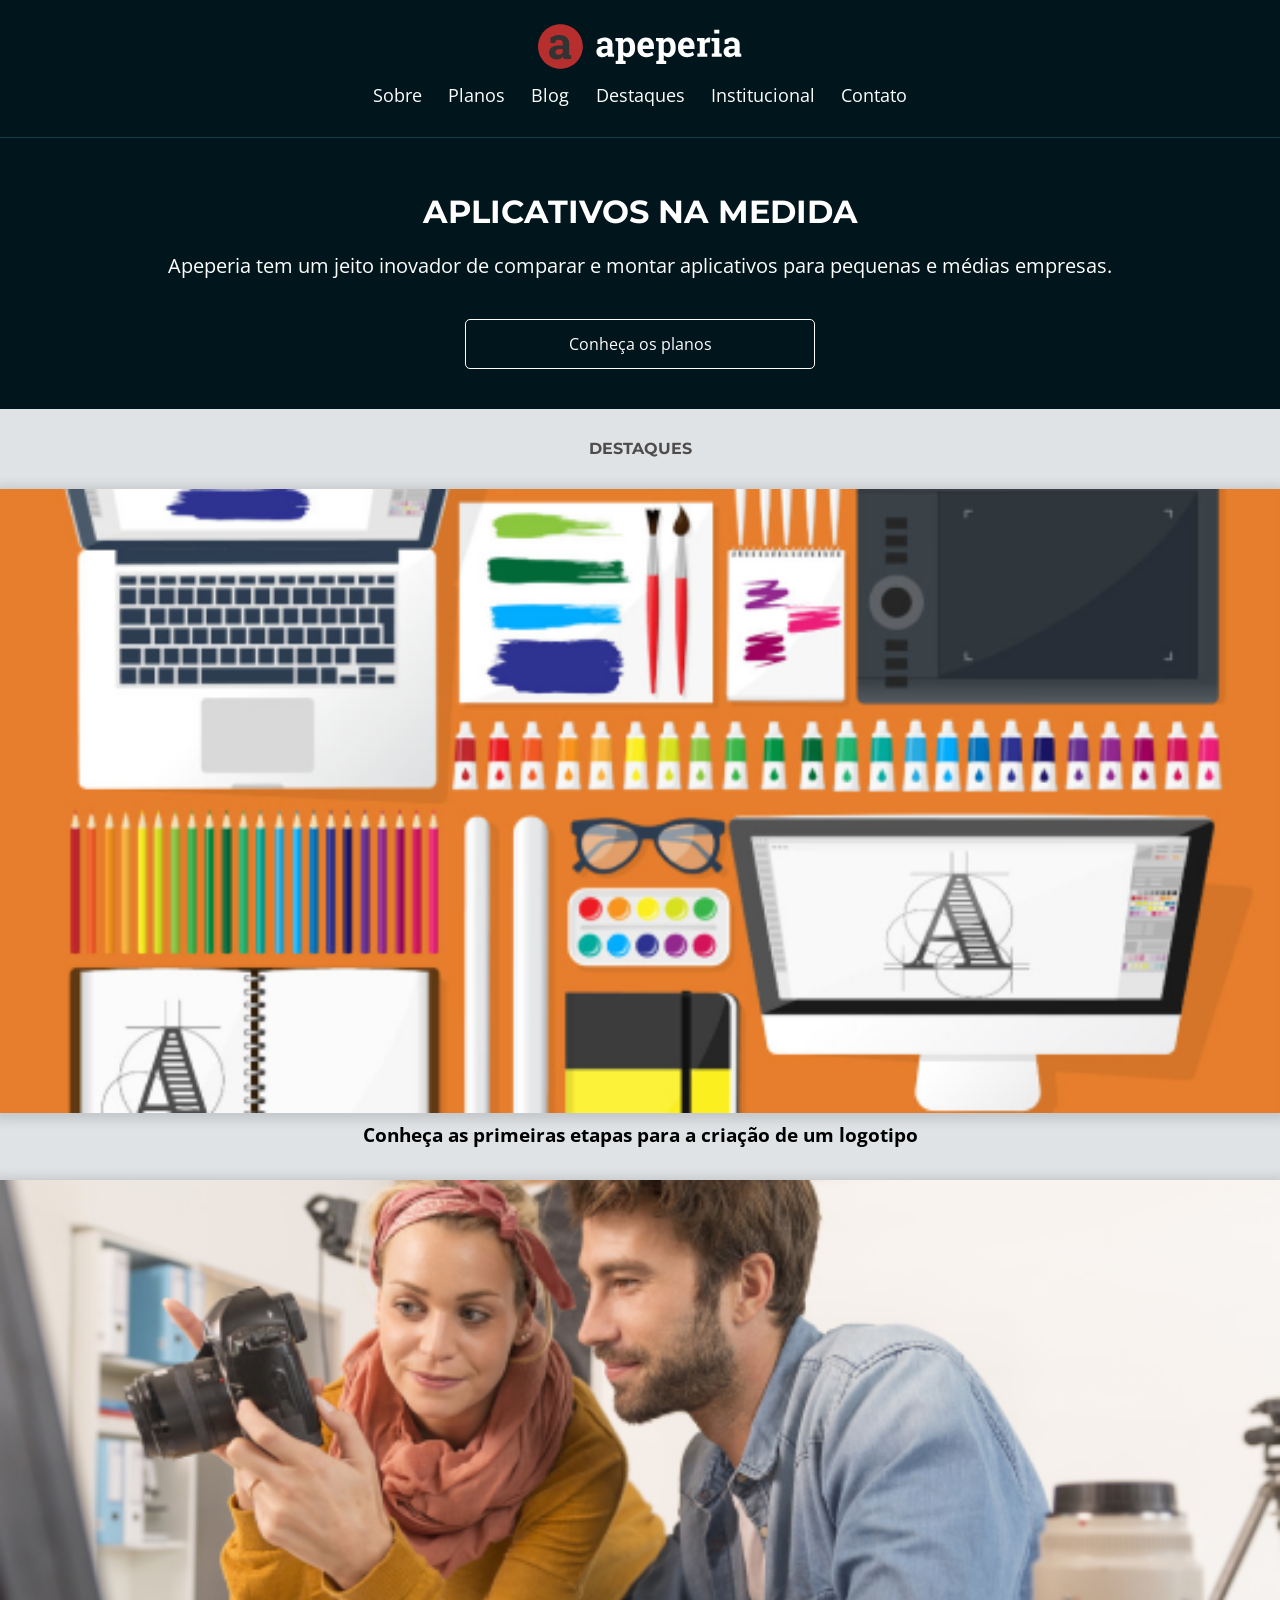
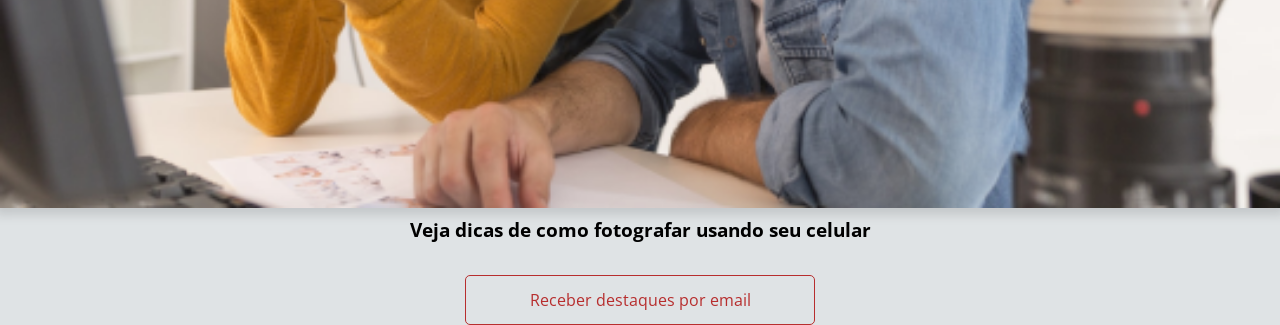
==== index.html @ b50f7e16 "add imagens, ajuste de estilo, add botao e ajuste de estilo" ====
<!DOCTYPE html>
<html lang="pt-br">
<head>
    <meta charset="UTF-8">
    <meta http-equiv="X-UA-Compatible" content="IE=edge">
    <meta name="viewport" content="width=device-width, initial-scale=1.0">
    <link rel="preconnect" href="https://fonts.googleapis.com">
    <link href="https://fonts.googleapis.com/css2?family=Montserrat:wght@300;400;700&family=Open+Sans:wght@300;400;700&display=swap" rel="stylesheet">
    <link rel="stylesheet" href="css/reset.css">
    <link rel="stylesheet" href="css/base.css">
    <link rel="stylesheet" href="css/cabecalho.css">
    <link rel="stylesheet" href="css/chamada.css">
    <link rel="stylesheet" href="css/destaques.css">
    <title>Home | Apeperia</title>
</head>
<body>
    <header class="cabecalho container">
        <img src="img/logo-apeperia.svg" alt="Logo da Apeperia" class="cabecalho__logo">
        <nav class="cabecalho__navegacao">
            <ul>
                <li class="cabecalho__link"><a href="#">Sobre</a></li>
                <li class="cabecalho__link"><a href="#">Planos</a></li>
                <li class="cabecalho__link"><a href="#">Blog</a></li>
                <li class="cabecalho__link"><a href="#">Destaques</a></li>
                <li class="cabecalho__link"><a href="#">Institucional</a></li>
                <li class="cabecalho__link"><a href="#">Contato</a></li>
            </ul>
        </nav>
    </header>
    <main>
        <section class="chamada container">
            <h1 class="chamada__titulo">Aplicativos Na Medida</h1>
            <p class="chamada__texto">Apeperia tem um jeito inovador de comparar e montar aplicativos para pequenas e médias empresas.</p>
            <a href="#" class="chamada__botao botao">Conheça os planos</a>
        </section>
        <section class="destaques container">
            <h2 class="destaques__titulo">Destaques</h2>
            <a href="#">
                <figure class="destaques__painel">
                    <img src="img/comecando-criar-logotipo.png" alt="Painel do post sobre criação de logotipo" class="destaques__painel-imagem">
                    <figcaption class="destaques__painel-texto">Conheça as primeiras etapas para a criação de um logotipo</figcaption>
                </figure>
            </a>
            <a href="#">
                <figure class="destaques__painel">
                    <img src="img/dicas-fotografia.png" alt="Painel do post sobre fotografia com celular" class="destaques__painel-imagem">
                    <figcaption class="destaques__painel-texto">Veja dicas de como fotografar usando seu celular</figcaption>
                </figure>
            </a>
            <a href="#" class="destaques__botao botao">Receber destaques por email</a></section>
    </main>
    
    
</body>
</html>
---- css/base.css ----
:root{
    /*Cores*/
    --branco: #FFF;
    --azul-claro: #DFE3E5;
    --vermelho-forte: #B72E2E;
    --cinza-escuro: #4F4C4C;
    --cinza-claro: #F7F4F4;
    --cinza-medio: #D9D9D9;
    
    --fonte-link: #0084FF;
    --fonte-cinza: #666;
    --borda-cabecalho-mobile: #103D4A;
    --bg-rodape: #333;
    --bg-chamada-mobile: #00161C;

    --planos-cartao-start: #56CCF2;
    --planos-cartao-ultra: #B04CD9;
    --planos-cartao-mega: #E33B3B;

    /*Fontes*/
    --montserrat: 'Montserrat', sans-serif;
}

body{
    font-family: 'Open Sans', sans-serif;
}

.container{
    padding-left: 6%;
    padding-right: 6%;
}

.botao{
    text-align: center;
    padding: 1rem 2rem;
    border: 1px solid var(--branco);
    border-radius: 5px;
    box-sizing: border-box;
    display: block;
    width: 100%;
    max-width: 350px;

}
---- css/cabecalho.css ----
.cabecalho {
    color: var(--branco);

    width: 100%;

    box-sizing: border-box;

    display: flex;
    flex-direction: column;
    align-items: center;

    padding-top: .75rem;
    padding-bottom: .75rem;

    border-bottom: 1px solid var(--borda-cabecalho-mobile);

    position: absolute;
}

.cabecalho__logo {
    margin-bottom: 1rem;
}

.cabecalho__navegacao {
    text-align: center;
}

.cabecalho__link {
    font-size: 1.1rem;

    display: inline-block;

    margin-right: .7rem;
    margin-bottom: 1.25rem;
    margin-left: .7rem;
}
---- css/chamada.css ----
.chamada  {
    display: flex;
    flex-direction: column;
    align-items: center;

    color: var(--branco);
    text-align: center;
    
    background-color: var(--bg-chamada-mobile);

    padding-top: 12.25rem;
    padding-bottom: 2.5rem;
}

.chamada__titulo {
    font-family: var(--montserrat);
    font-size: 2rem;
    font-weight: 700;
    text-transform: uppercase;

    margin-bottom: 1.5rem;
}

.chamada__texto {
    font-size: 1.25rem;
    line-height: normal;

    margin: 0 auto 2.5rem;
}

.chamada__botao {
    width: 100%;
}
---- css/destaques.css ----
.destaques{
    background: var(--azul-claro);
    padding-top: 2.5rem;
    padding-top: 2rem;
}

.destaques__titulo{
    color: var(--cinza-escuro);
    font-weight: 700;
    font-family: 1.5rem;
    font-family: var(--montserrat);
    text-align: center;
    text-transform: uppercase;
    margin-bottom: 2rem;
}

.destaques__painel{
    display: flex;
    flex-direction: column;
    align-items: center;
    margin-bottom: 2rem;
}

.destaques__painel-imagem{
    width: 100vw;
    box-shadow: 0 2px 10px 5px #00000020;
    margin-bottom: .5rem;
}

.destaques__painel-texto{
    font-weight: 700;
    font-size: 1.2rem;
    line-height: normal;
}

.destaques__botao{
    color: var(--vermelho-forte);
    border-color: var(--vermelho-forte);
    margin: 0 auto;
}
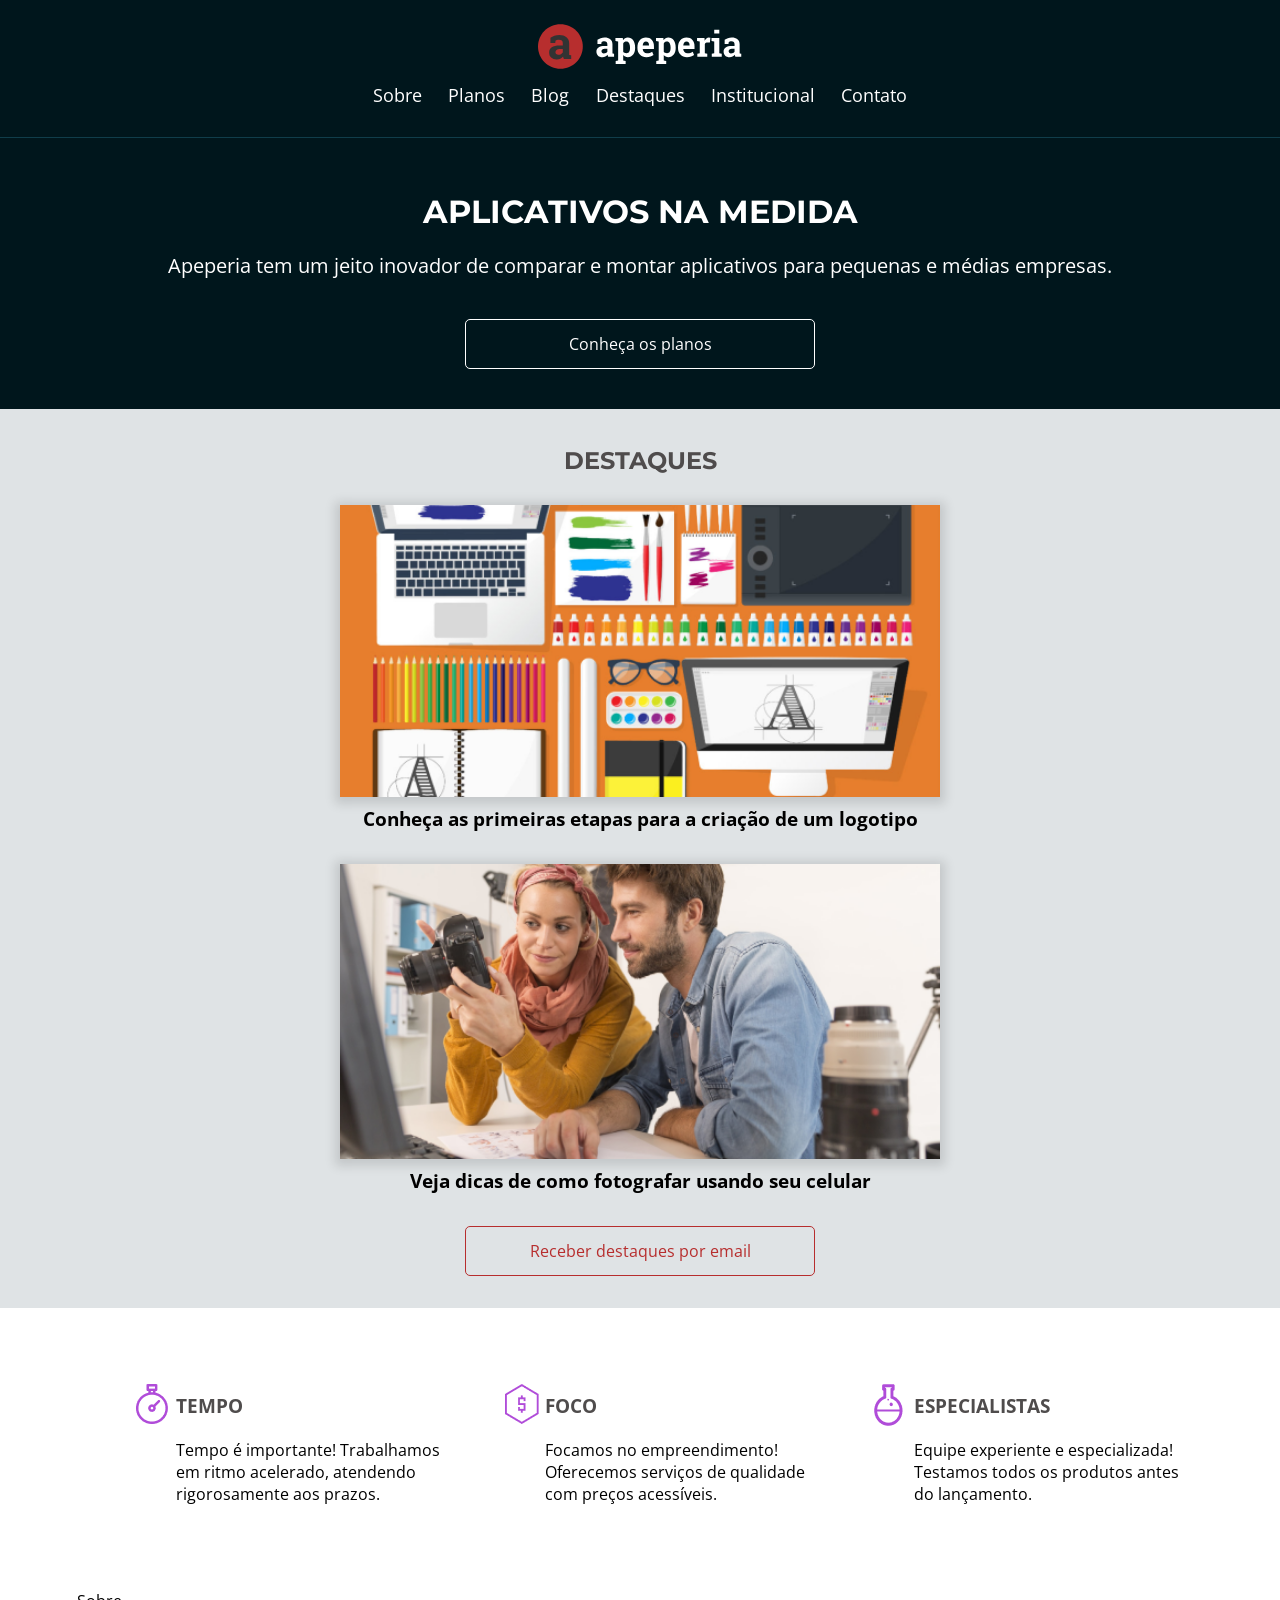
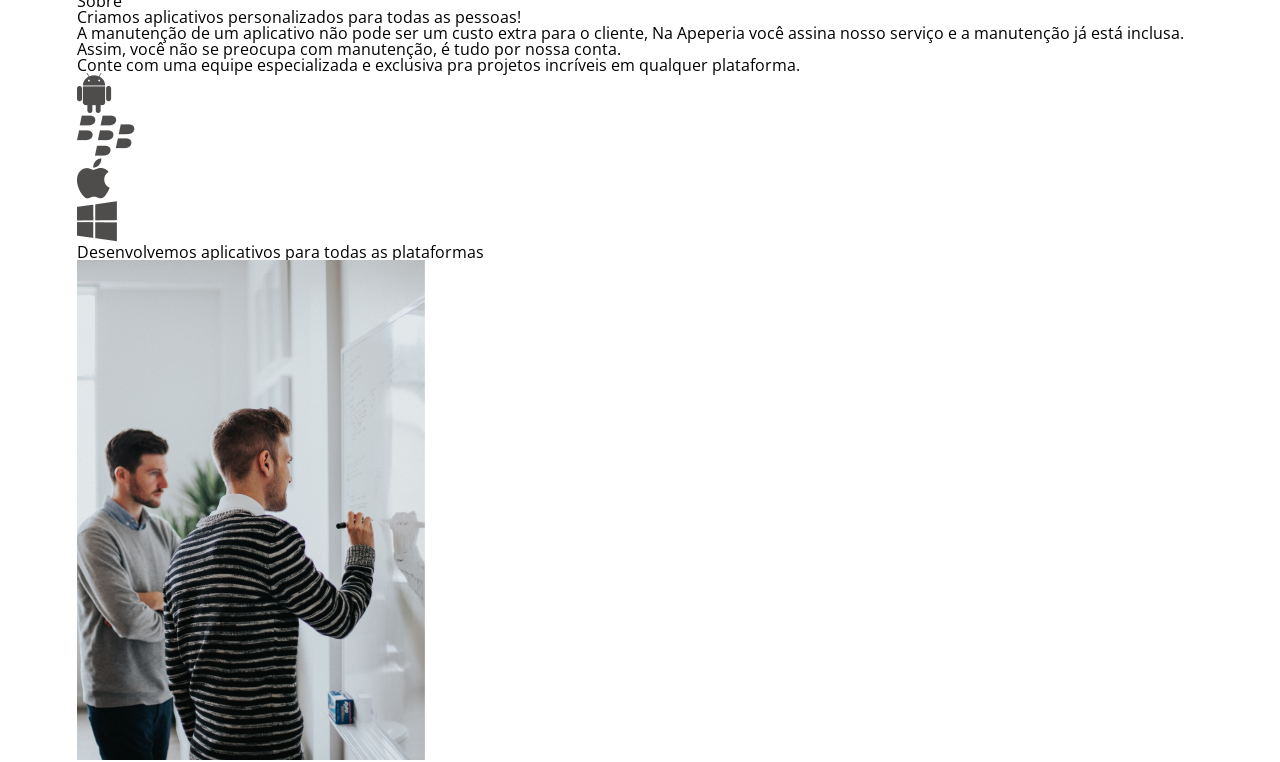
==== commit 2db7ddc0: "add diferencias.css and sobre.css file. Add icons for diferenciais" ====
--- a/index.html
+++ b/index.html
@@ -11,6 +11,8 @@
     <link rel="stylesheet" href="css/cabecalho.css">
     <link rel="stylesheet" href="css/chamada.css">
     <link rel="stylesheet" href="css/destaques.css">
+    <link rel="stylesheet" href="css/diferenciais.css">
+    <link rel="stylesheet" href="css/sobre.css">
     <title>Home | Apeperia</title>
 </head>
 <body>
@@ -28,11 +30,14 @@
         </nav>
     </header>
     <main>
+        <!--Chamada-->
         <section class="chamada container">
             <h1 class="chamada__titulo">Aplicativos Na Medida</h1>
             <p class="chamada__texto">Apeperia tem um jeito inovador de comparar e montar aplicativos para pequenas e médias empresas.</p>
             <a href="#" class="chamada__botao botao">Conheça os planos</a>
         </section>
+        <!--Fim Chamada-->
+        <!--Destaques-->
         <section class="destaques container">
             <h2 class="destaques__titulo">Destaques</h2>
             <a href="#">
@@ -47,9 +52,49 @@
                     <figcaption class="destaques__painel-texto">Veja dicas de como fotografar usando seu celular</figcaption>
                 </figure>
             </a>
-            <a href="#" class="destaques__botao botao">Receber destaques por email</a></section>
-    </main>
-    
-    
+            <a href="#" class="destaques__botao botao">Receber destaques por email</a>
+        </section>
+        <!--Fim Destaques-->
+        <!--Diferenciais-->
+        <section class="diferenciais container">
+            <ul class="diferenciais__lista">
+                <li class="diferenciais__item diferenciais__item--tempo">
+                    <h2 class="item__titulo">Tempo</h2>
+                    <p class="item__texto">Tempo é importante! Trabalhamos em ritmo acelerado, atendendo rigorosamente aos prazos.</p>
+                </li>
+                <li class="diferenciais__item diferenciais__item--foco">
+                    <h2 class="item__titulo">Foco</h2>
+                    <p class="item__texto">Focamos no empreendimento! Oferecemos serviços de qualidade com preços acessíveis.</p>
+                </li>
+                <li class="diferenciais__item diferenciais__item--especialistas">
+                    <h2 class="item__titulo">Especialistas</h2>
+                    <p class="item__texto">Equipe experiente e especializada! Testamos todos os produtos antes do lançamento.</p>
+                </li>
+            </ul>
+        </section>
+        <!--Fim Diferenciais-->
+        <!--Sobre-->
+        <section class="sobre container">
+            <div class="sobre__conteudo">
+                <h2 class="sobre__titulo">Sobre</h2>
+                <p class="sobre__texto">Criamos aplicativos personalizados para <strong class="sobre__texto--destaque">todas as pessoas</strong>!</p>
+                <p class="sobre__texto">
+                    A manutenção de um aplicativo não pode ser um custo extra para o cliente, Na Apeperia você assina nosso serviço e a manutenção já está inclusa. Assim, você não se preocupa com manutenção, é tudo por nossa conta.
+                </p>
+                <p class="sobre__texto sobre__texto--destaque sobre__texto--divisao">
+                    Conte com uma equipe especializada e exclusiva pra projetos incríveis em qualquer plataforma.
+                </p>
+                <ul class="sobre__plataformas">
+                    <li><img src="img/android.png" alt="Ícone do Android"></li>
+                    <li><img src="img/blackberry.png" alt="Ícone da Blackberry"></li>
+                    <li><img src="img/apple.png" alt="Ícone da Apple"></li>
+                    <li><img src="img/windowsphone.png" alt="Ícone da Microsoft"></li>
+                </ul>
+                <p class="sobre__texto">Desenvolvemos aplicativos para todas as plataformas</p>
+            </div>
+            <img src="img/sobre-apeperia.png" alt="Sobre a Apeperia" class="sobre__imagem">
+        </section>
+        <!--Fim Sobre-->
+    </main> 
 </body>
 </html>
--- a/css/destaques.css
+++ b/css/destaques.css
@@ -1,13 +1,13 @@
 .destaques{
     background: var(--azul-claro);
     padding-top: 2.5rem;
-    padding-top: 2rem;
+    padding-bottom: 2rem;
 }
 
 .destaques__titulo{
     color: var(--cinza-escuro);
     font-weight: 700;
-    font-family: 1.5rem;
+    font-size: 1.5rem;
     font-family: var(--montserrat);
     text-align: center;
     text-transform: uppercase;
@@ -23,6 +23,7 @@
 
 .destaques__painel-imagem{
     width: 100vw;
+    max-width: 600px;
     box-shadow: 0 2px 10px 5px #00000020;
     margin-bottom: .5rem;
 }
--- a/css/diferenciais.css
+++ b/css/diferenciais.css
@@ -0,0 +1,41 @@
+.diferenciais {
+    padding-top: 3.5rem;
+    padding-bottom: 3.5rem;
+}
+
+.diferenciais__lista {
+    display: flex;
+    flex-wrap: wrap;
+    justify-content: space-evenly;
+}
+
+.diferenciais__item {
+    max-width: 350px;
+
+    box-sizing: border-box;
+    background-repeat: no-repeat;
+    background-position: top 1.25rem left 2.5rem;
+    padding: 2rem 0 2rem 5rem;
+}
+.diferenciais__item--tempo{
+    background-image: url(../img/icone-relogio.png);
+}
+.diferenciais__item--foco{
+    background-image: url(../img/icone-dinheiro.png);
+}
+.diferenciais__item--especialistas{
+    background-image: url(../img/icone-quimica.png);
+}
+
+.item__titulo {
+    color: var(--cinza-escuro);
+    font-weight: 700;
+    font-size: 1.2rem;
+    text-transform: uppercase;
+
+    margin-bottom: 1.5rem;
+}
+
+.item__texto {
+    line-height: normal;
+}
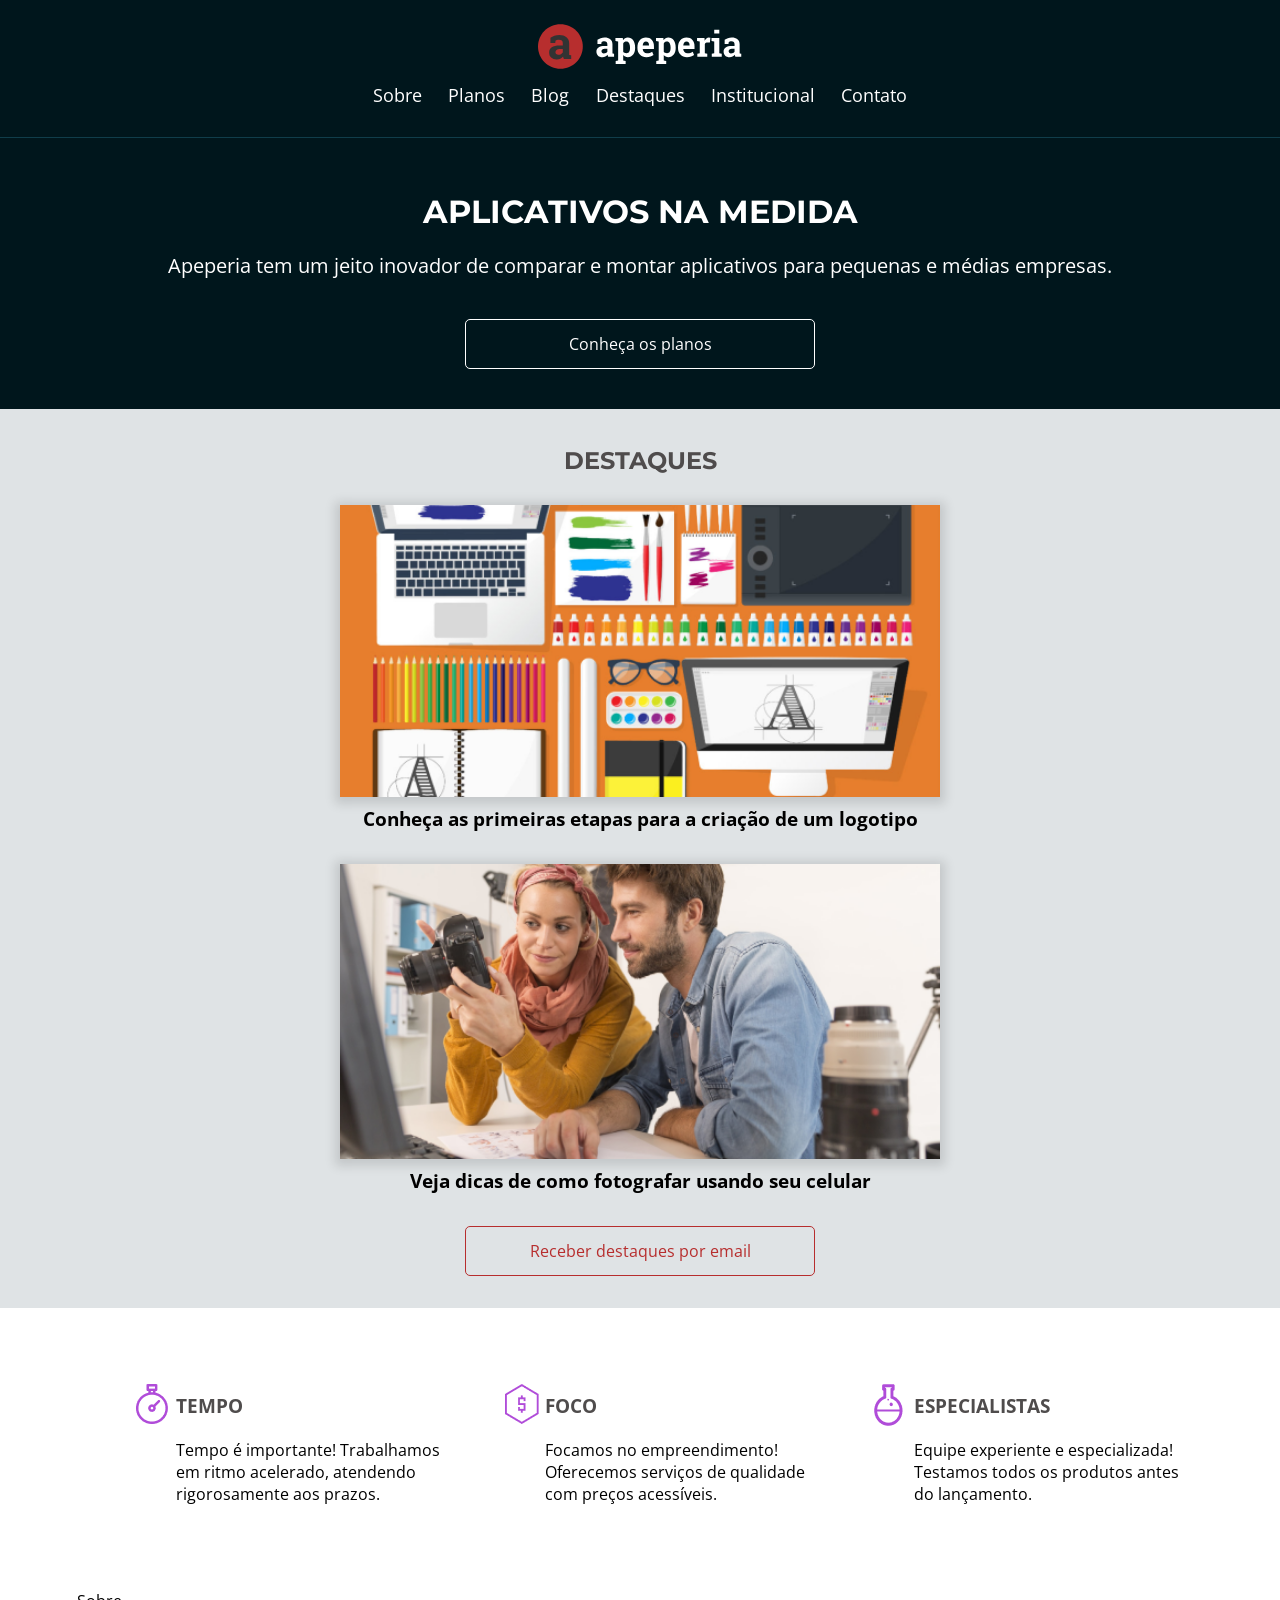
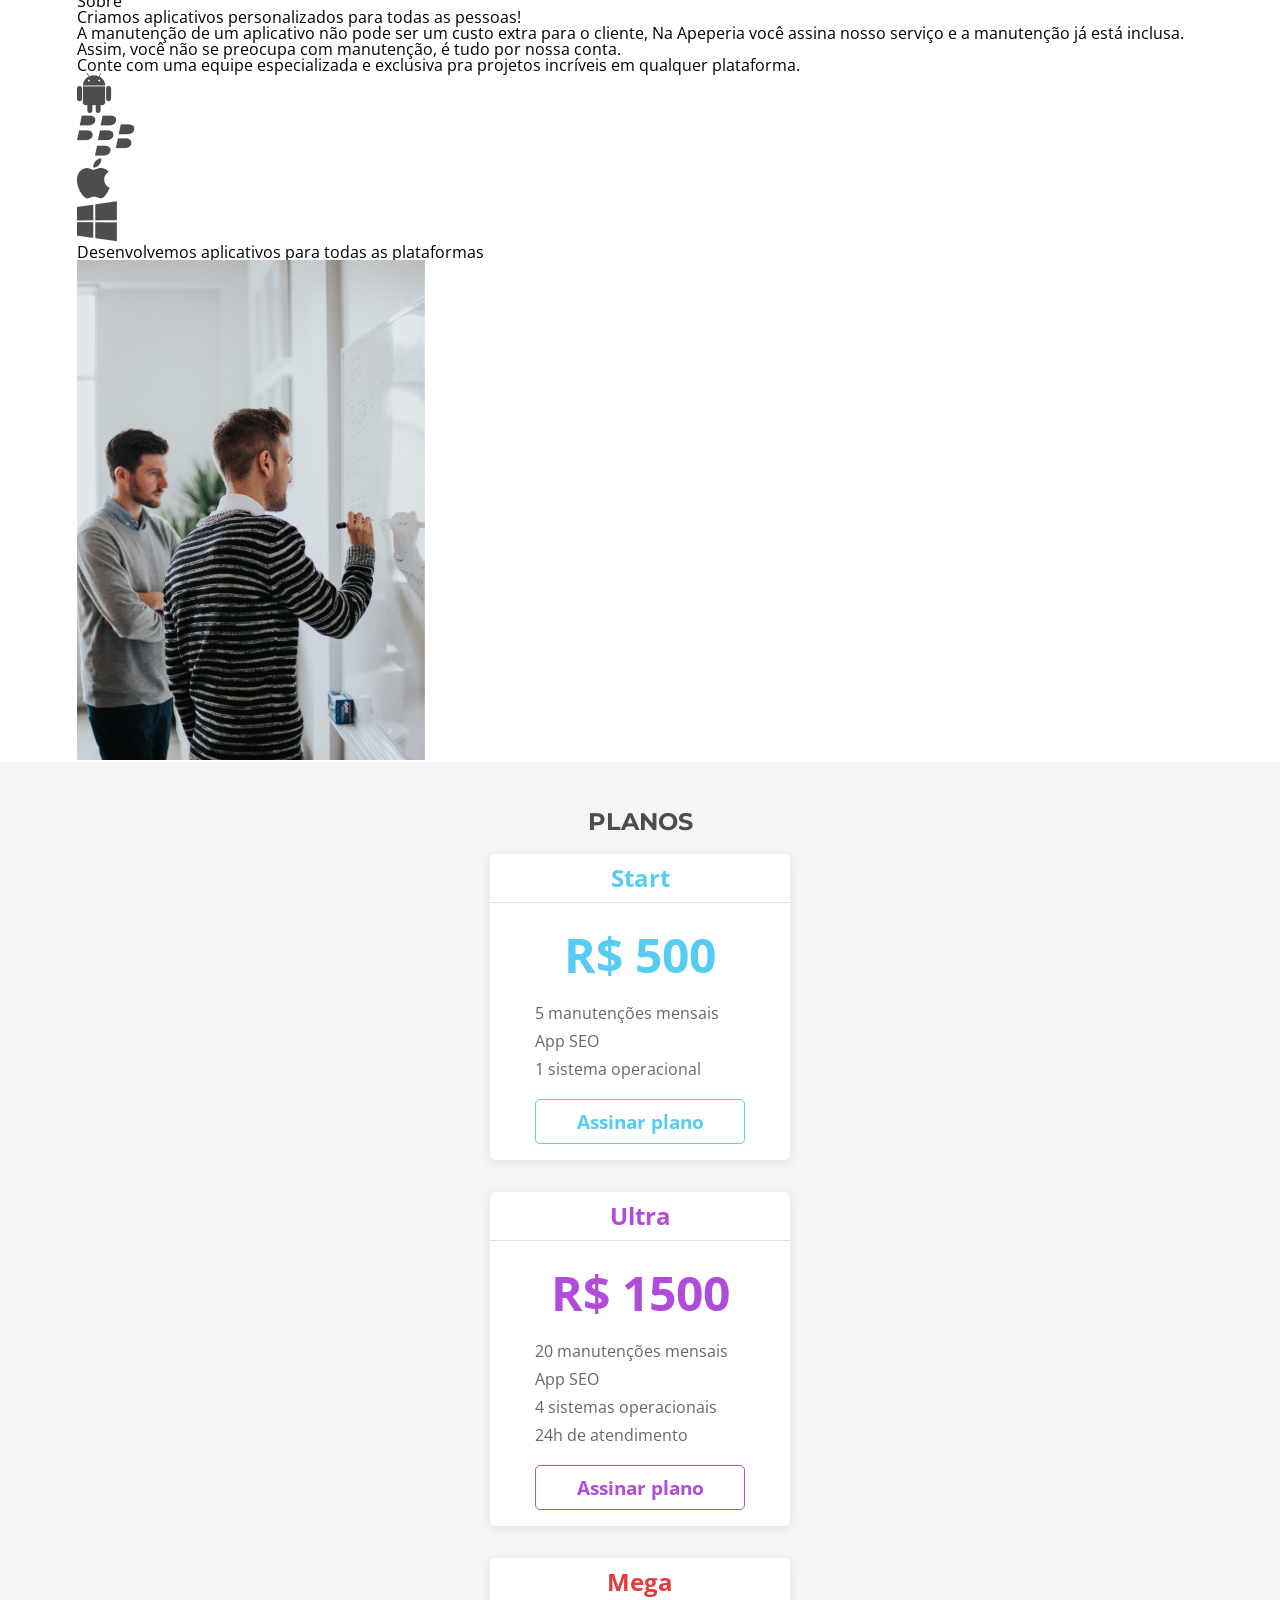
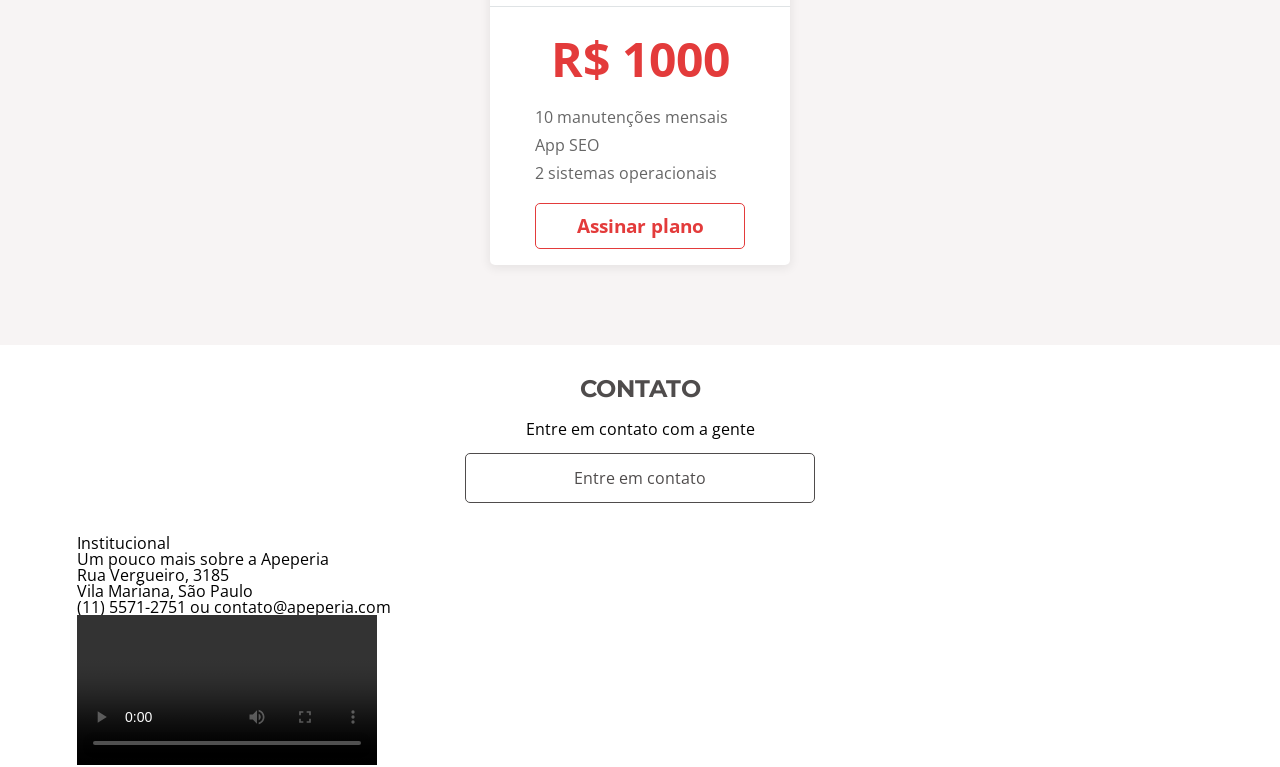
==== commit d3c8b40b: "add contato.css, institucioanl.css files, and add video" ====
--- a/index.html
+++ b/index.html
@@ -13,6 +13,9 @@
     <link rel="stylesheet" href="css/destaques.css">
     <link rel="stylesheet" href="css/diferenciais.css">
     <link rel="stylesheet" href="css/sobre.css">
+    <link rel="stylesheet" href="css/planos.css">
+    <link rel="stylesheet" href="css/contato.css">
+    <link rel="stylesheet" href="css/institucional.css">
     <title>Home | Apeperia</title>
 </head>
 <body>
@@ -95,6 +98,65 @@
             <img src="img/sobre-apeperia.png" alt="Sobre a Apeperia" class="sobre__imagem">
         </section>
         <!--Fim Sobre-->
+        <!--Planos-->
+        <section class="planos container">
+            <h2 class="planos__titulo">Planos</h2>
+            <ul class="planos__cartoes">
+                <li class="cartao cartao--start">
+                    <h3 class="cartao__titulo">Start</h3>
+                    <article class="cartao__conteudo">
+                        <p class="cartao__preco"><em>R$ 500</em></p>
+                        <p class="cartao__texto">5 manutenções mensais</p>
+                        <p class="cartao__texto">App SEO</p>
+                        <p class="cartao__texto">1 sistema operacional</p>
+                        <a href="plano.html" class="cartao__botao cartao__botao--start botao">Assinar plano</a>
+                    </article>
+                </li>
+                <li class="cartao cartao--ultra">
+                    <h3 class="cartao__titulo">Ultra</h3>
+                    <article class="cartao__conteudo">
+                        <p class="cartao__preco"><em>R$ 1500</em></p>
+                        <p class="cartao__texto">20 manutenções mensais</p>
+                        <p class="cartao__texto">App SEO</p>
+                        <p class="cartao__texto">4 sistemas operacionais</p>
+                        <p class="cartao__texto">24h de atendimento</p>
+                        <a href="" class="cartao__botao cartao__botao--ultra botao">Assinar plano</a>
+                    </article>
+                </li>
+                <li class="cartao cartao--mega">
+                    <h3 class="cartao__titulo">Mega</h3>
+                    <p class="cartao__preco"><em>R$ 1000</em></p>
+                    <article class="cartao__conteudo">
+                        <p class="cartao__texto">10 manutenções mensais</p>
+                        <p class="cartao__texto">App SEO</p>
+                        <p class="cartao__texto">2 sistemas operacionais</p>
+                        <a href="" class="cartao__botao cartao__botao--mega botao">Assinar plano</a>
+                    </article>
+                </li>
+            </ul>
+        </section>
+        <!--Fim Planos-->
+        <!--Contato-->
+        <section class="contato container">
+            <h2 class="contato__titulo">Contato</h2>
+            <p>Entre em contato com a gente</p>
+            <a href="contato.html" class="contato__botao botao">Entre em contato</a>
+        </section>
+        <!--Fim Contato-->
+        <!--Institucional-->
+        <section class="institucional container">
+            <h2 class="institucional__titulo">Institucional</h2>
+            <p class="institucional__descricao">Um pouco mais sobre a Apeperia</p>
+            <address class="institucional__endereco">
+                Rua Vergueiro, 3185<br>
+                Vila Mariana, São Paulo
+                <article class="institucional__contato">
+                    <p><a href="tel:++551155712751" class="institucional__contato-telefone">(11) 5571-2751</a> ou <a href="mailto:contato@apeperia.com" class="institucional__contato-email">contato@apeperia.com</a></p>
+                </article>
+            </address>
+            <video src="img/formacao-java.mp4" class="institucional__video" controls></video>
+        </section>
+        <!--Fim Institucional-->
     </main> 
 </body>
 </html>
--- a/css/planos.css
+++ b/css/planos.css
@@ -0,0 +1,106 @@
+.planos {
+    background-color: var(--cinza-claro);
+    
+    padding-top: 3rem;
+    padding-bottom: 3rem;
+}
+
+.planos__titulo {
+    color: var(--cinza-escuro);
+    font-weight: 700;
+    font-size: 1.5rem;
+    font-family: var(--montserrat);
+    text-transform: uppercase;
+    text-align: center;
+
+    margin-bottom: 1.25rem;
+}
+
+.planos__cartoes {
+    display: flex;
+    flex-direction: column;
+    align-items: center;
+}
+
+.cartao {
+    display: flex;
+    flex-direction: column;
+
+    background-color: var(--branco);
+
+    width: 100%;
+    max-width: 300px;
+
+    margin-bottom: 2rem;
+
+    border-radius: 5px;
+    box-shadow: 0 2px 10px 2px #00000010;
+}
+
+.cartao__titulo {
+    font-weight: 700;
+    font-size: 1.5rem;
+    text-align: center;
+
+    padding: .75rem 0;
+
+    margin-bottom: .5rem;
+
+    border-bottom: 1px solid var(--azul-claro);
+}
+
+.cartao__conteudo {
+    padding: 0 15%;
+}
+
+.cartao__preco {
+    font-weight: 700;
+    font-size: 3rem;
+    text-align: center;
+
+    margin-top: 1.25rem;
+    margin-bottom: 1.25rem;
+}
+
+.cartao__texto {
+    color: var(--fonte-cinza);
+    line-height: 28px;
+}
+
+.cartao__botao {
+    font-size: 1.2rem;
+    font-weight: 700;
+
+    width: 100%;
+
+    align-self: center;
+
+    padding: .75rem 2rem;
+
+    margin-top: 1rem;
+    margin-bottom: 1rem;
+}
+
+.cartao--start {
+    color: var(--planos-cartao-start);
+}
+
+.cartao--ultra {
+    color: var(--planos-cartao-ultra);
+}
+
+.cartao--mega {
+    color: var(--planos-cartao-mega);
+}
+
+.cartao__botao--start {
+    border-color: var(--planos-cartao-start);
+}
+
+.cartao__botao--ultra {
+    border-color: var(--planos-cartao-ultra);
+}
+
+.cartao__botao--mega {
+    border-color: var(--planos-cartao-mega);
+}
--- a/css/contato.css
+++ b/css/contato.css
@@ -0,0 +1,29 @@
+.contato {
+    display: flex;
+    flex-direction: column;
+    align-items: center;
+
+    text-align: center;
+
+    padding-top: 2rem;
+    padding-bottom: 2rem;
+}
+
+.contato__titulo {
+    color: var(--cinza-escuro);
+    font-weight: 700;
+    font-size: 1.5rem;
+    font-family: var(--montserrat);
+    text-transform: uppercase;
+    text-align: center;
+
+    margin-bottom: 1.25rem;
+}
+
+.contato__botao {
+    color: var(--cinza-escuro);
+
+    border-color: var(--cinza-escuro);
+
+    margin-top: 1rem;
+}
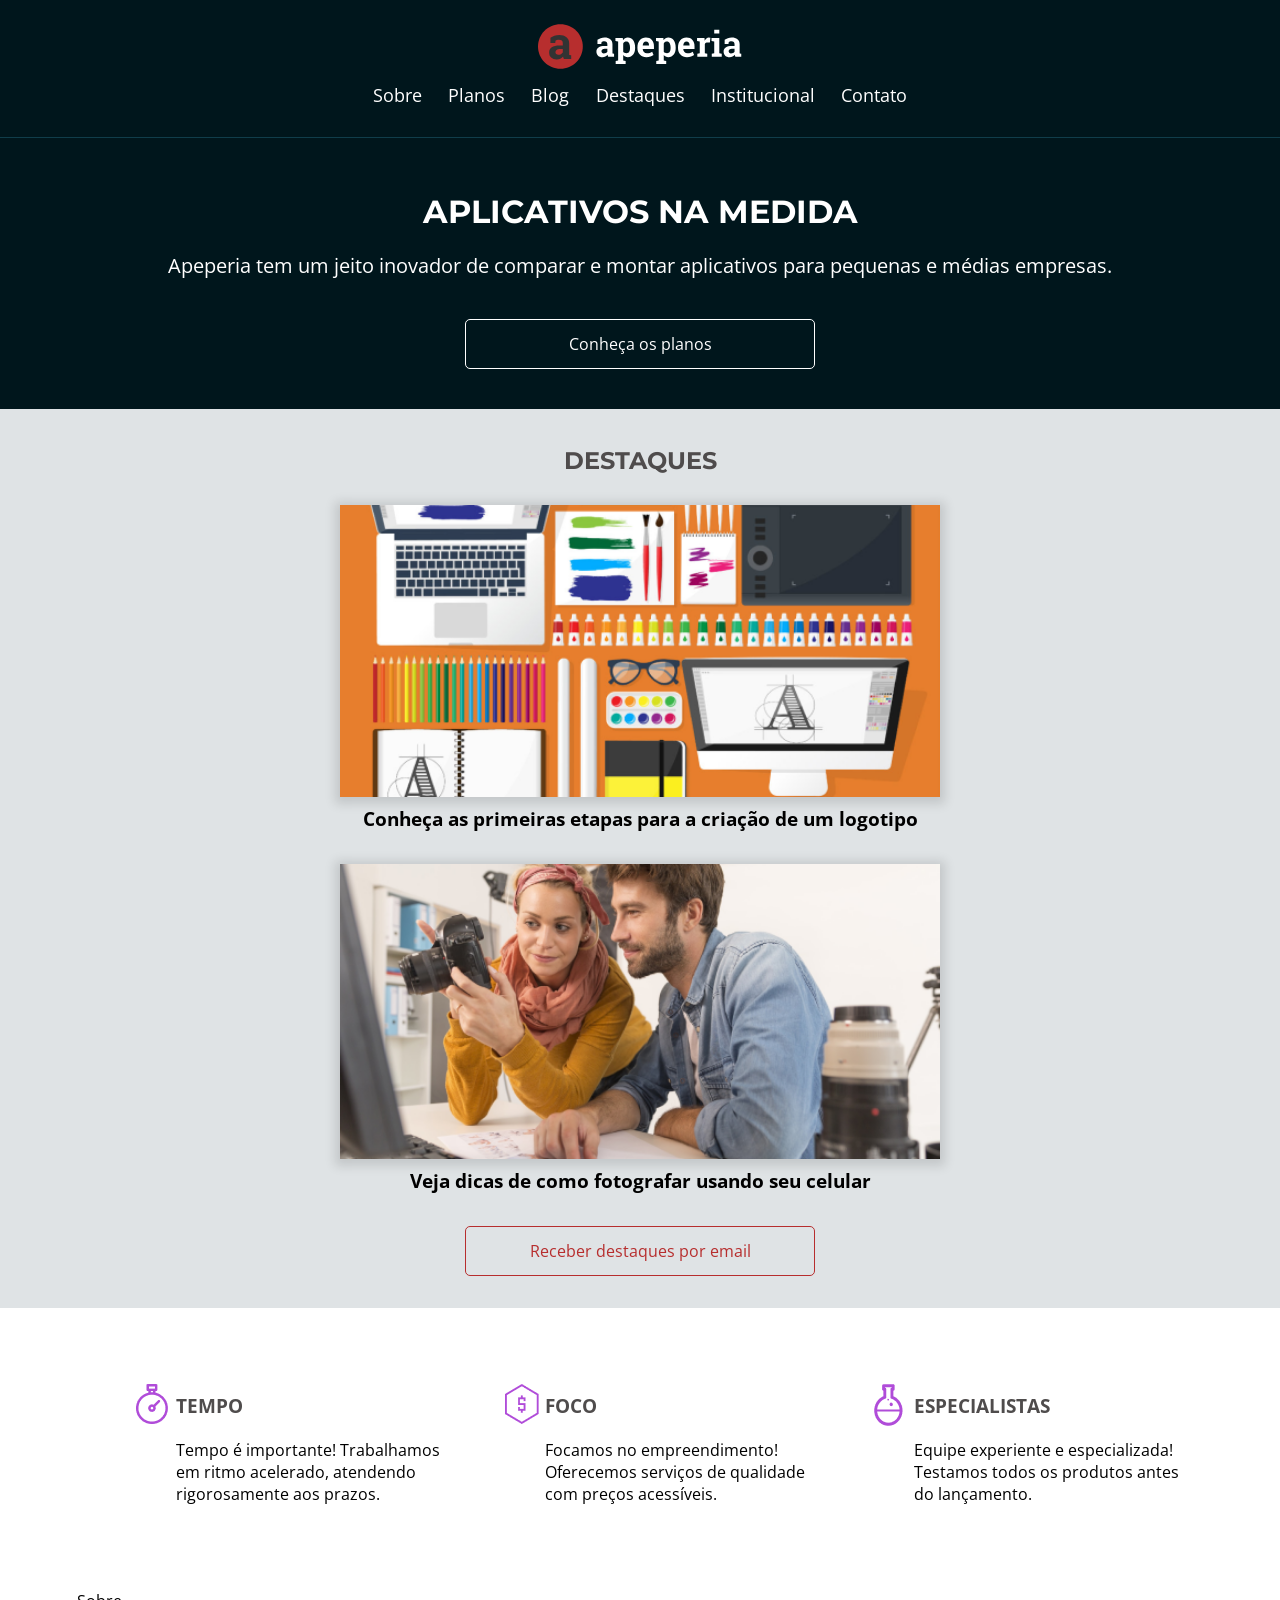
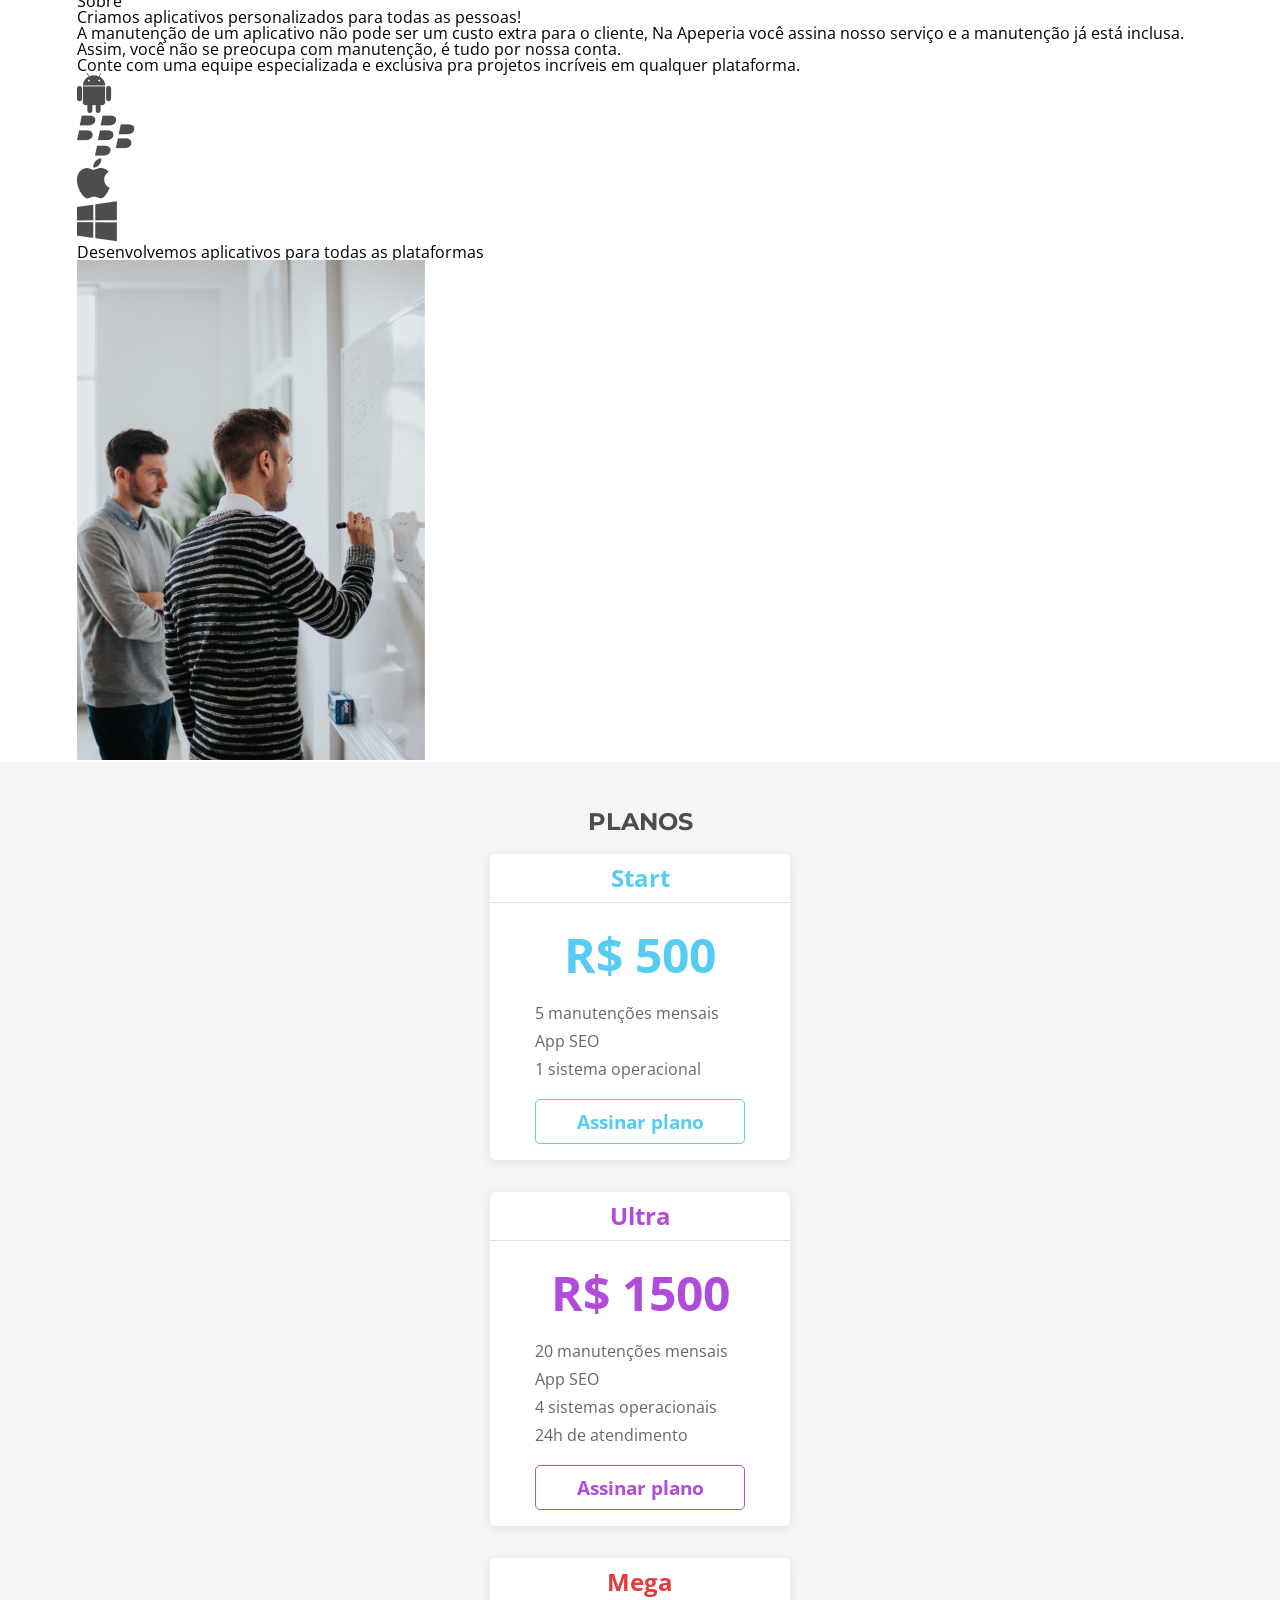
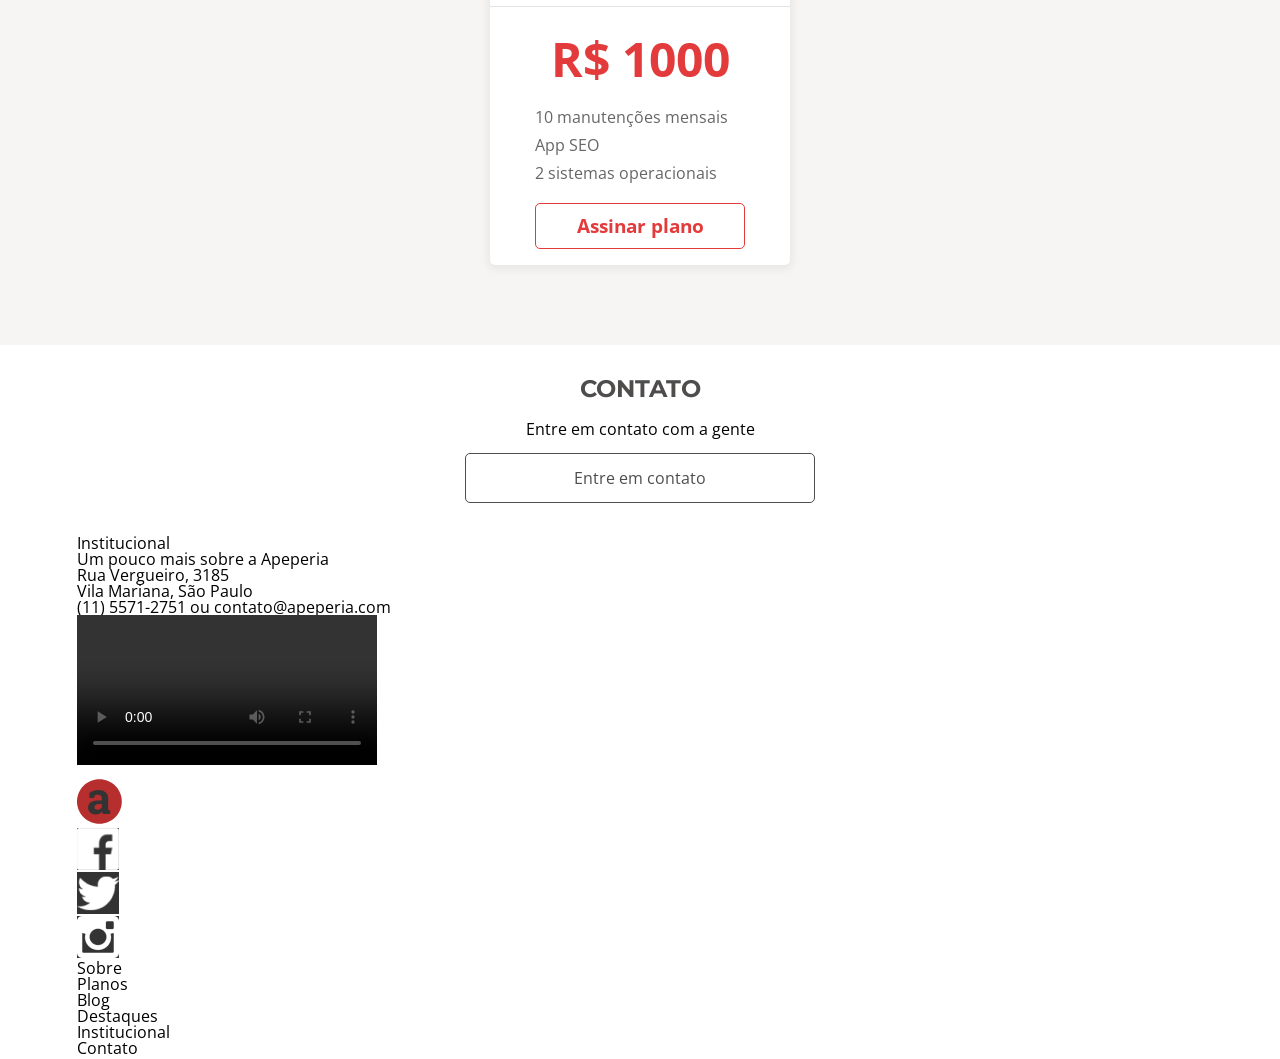
==== commit 22b2fcfd: "add footer" ====
--- a/index.html
+++ b/index.html
@@ -16,6 +16,7 @@
     <link rel="stylesheet" href="css/planos.css">
     <link rel="stylesheet" href="css/contato.css">
     <link rel="stylesheet" href="css/institucional.css">
+    <link rel="stylesheet" href="css/rodape.css">
     <title>Home | Apeperia</title>
 </head>
 <body>
@@ -157,6 +158,24 @@
             <video src="img/formacao-java.mp4" class="institucional__video" controls></video>
         </section>
         <!--Fim Institucional-->
-    </main> 
+    </main>
+    <footer class="rodape container">
+        <img src="img/logo-apeperia.svg" alt="Logo da Apeperia" class="rodape__logo">
+        <ul class="rodape__social">
+            <li><a href="#" class="rodape__midia"><img src="img/facebook.png" alt="Ícone do Facebook"></a></li>
+            <li><a href="#" class="rodape__midia"><img src="img/twitter.png" alt="Ícone do Twitter"></a></li>
+            <li><a href="#" class="rodape__midia"><img src="img/instagram.png" alt="Ícone do Instagram"></a></li>
+        </ul>
+        <nav>
+            <ul class="rodape__navegacao">
+                <li class="rodape__link"><a href="#">Sobre</a></li>
+                <li class="rodape__link"><a href="#">Planos</a></li>
+                <li class="rodape__link"><a href="#">Blog</a></li>
+                <li class="rodape__link"><a href="#">Destaques</a></li>
+                <li class="rodape__link"><a href="#">Institucional</a></li>
+                <li class="rodape__link"><a href="#">Contato</a></li>
+            </ul>
+        </nav>
+    </footer>
 </body>
 </html>
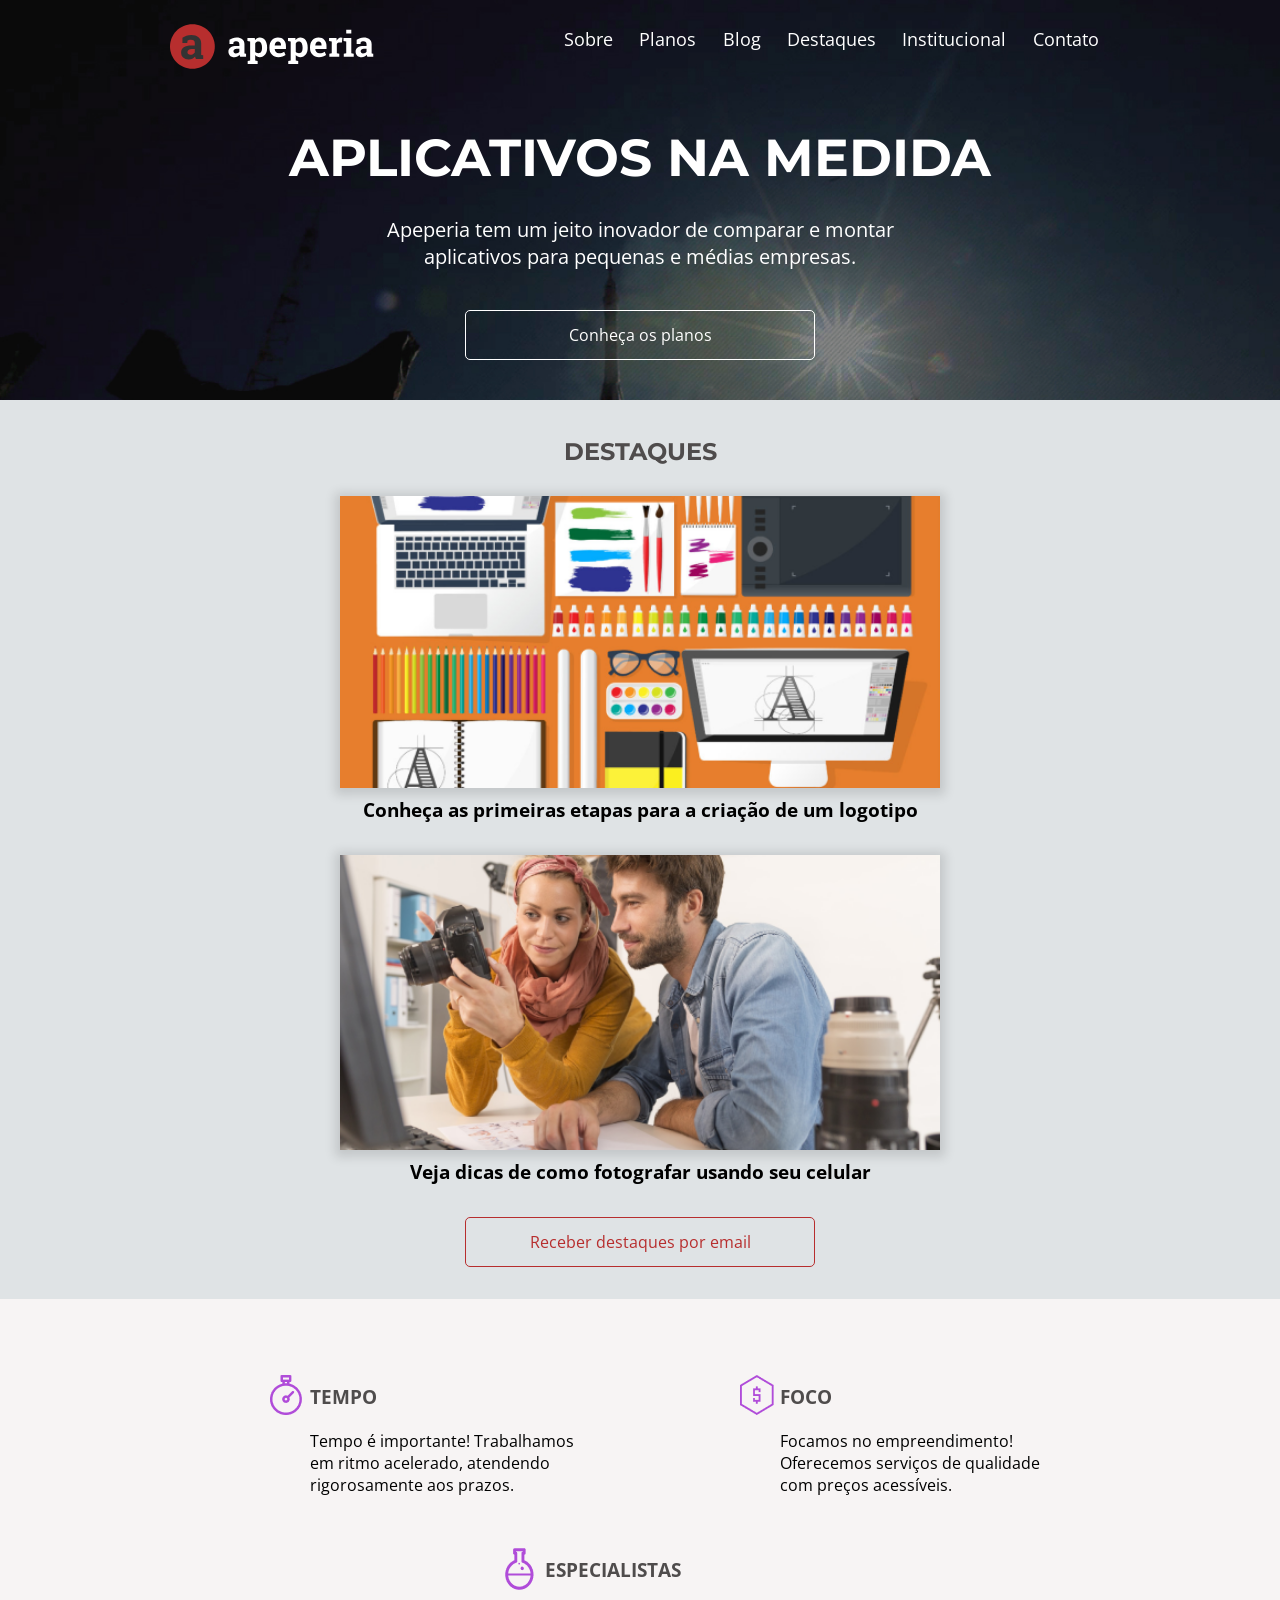
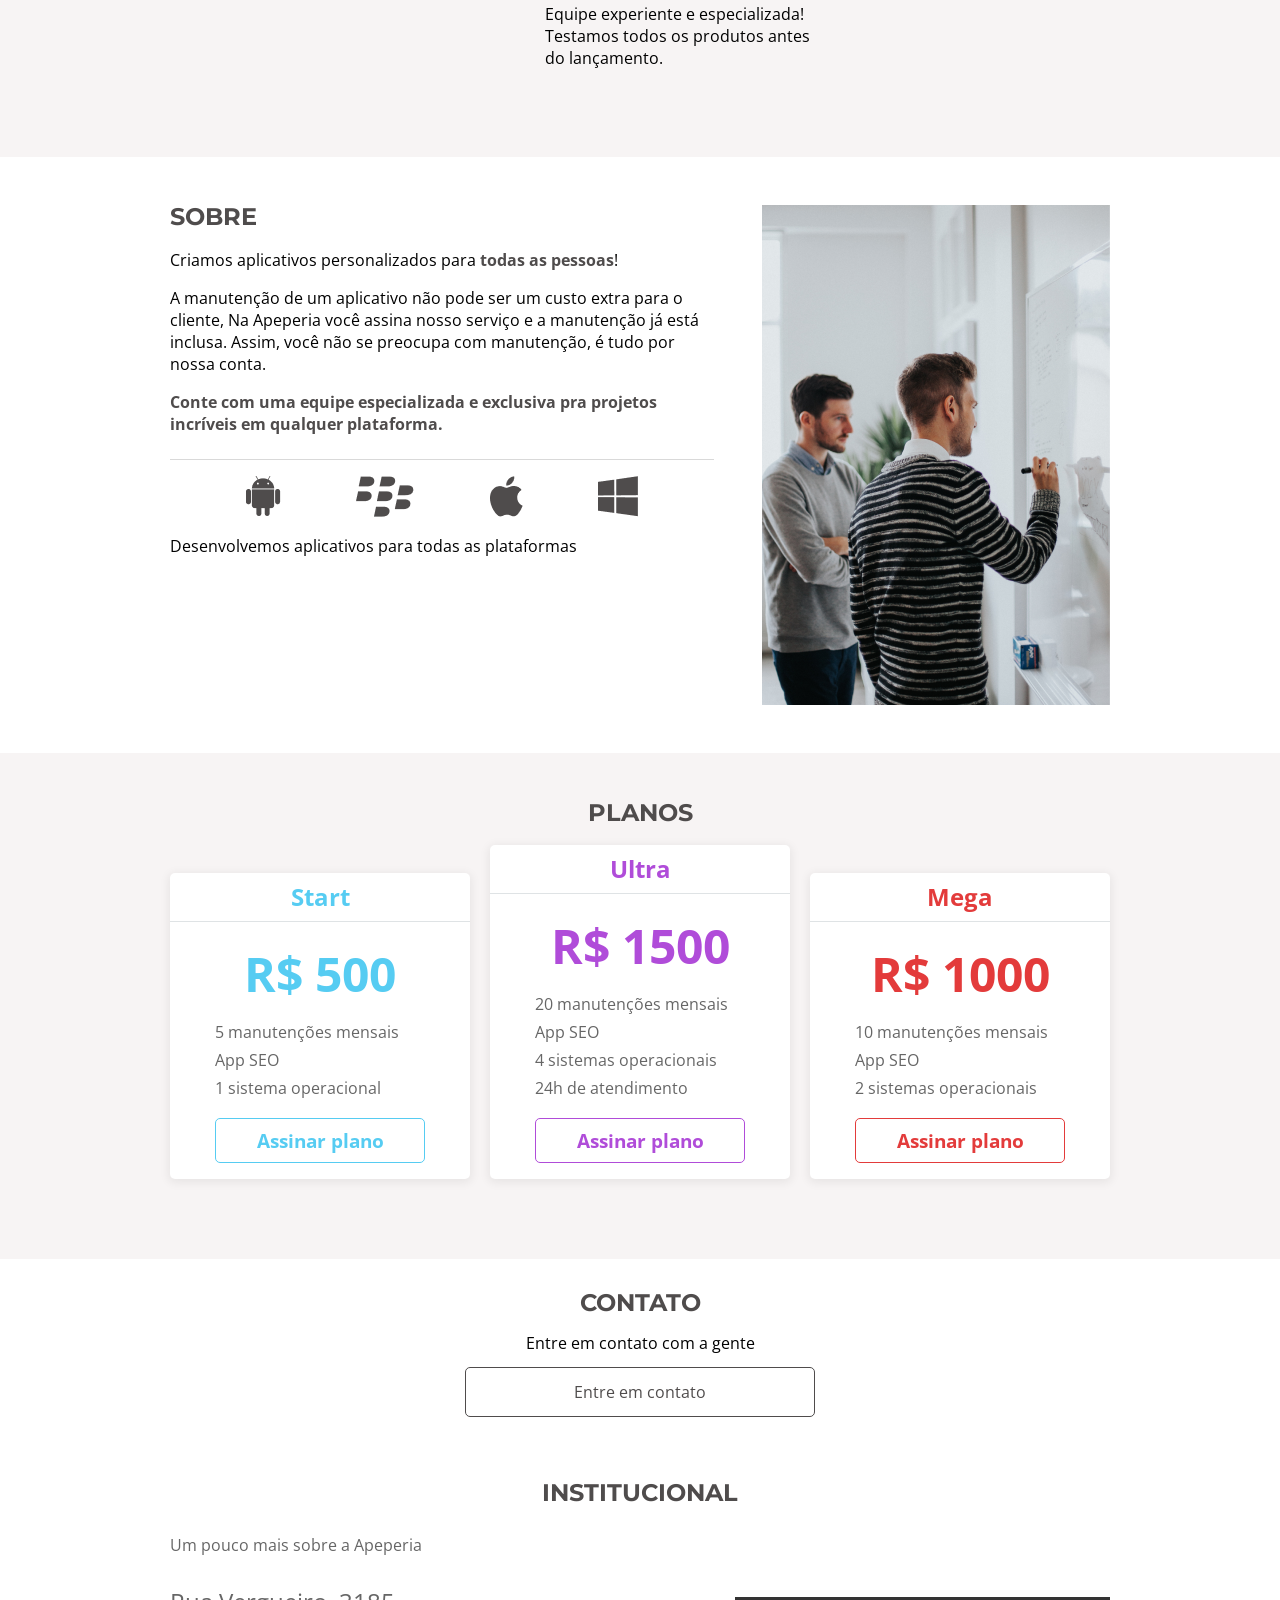
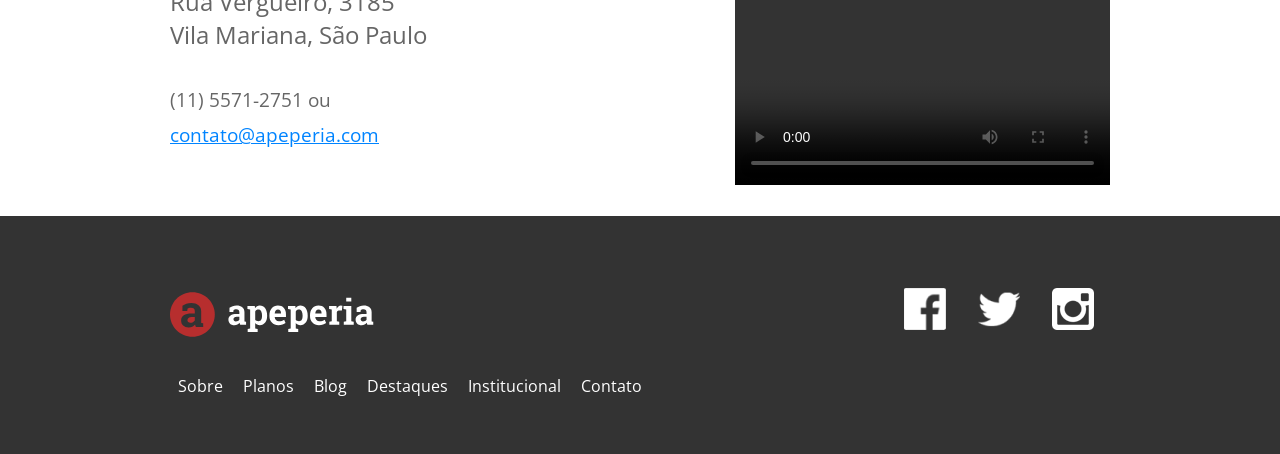
==== commit f7b1447c: "Finalizando a responsividade no projeto" ====
--- a/index.html
+++ b/index.html
@@ -4,7 +4,6 @@
     <meta charset="UTF-8">
     <meta http-equiv="X-UA-Compatible" content="IE=edge">
     <meta name="viewport" content="width=device-width, initial-scale=1.0">
-    <link rel="preconnect" href="https://fonts.googleapis.com">
     <link href="https://fonts.googleapis.com/css2?family=Montserrat:wght@300;400;700&family=Open+Sans:wght@300;400;700&display=swap" rel="stylesheet">
     <link rel="stylesheet" href="css/reset.css">
     <link rel="stylesheet" href="css/base.css">
@@ -20,18 +19,20 @@
     <title>Home | Apeperia</title>
 </head>
 <body>
-    <header class="cabecalho container">
-        <img src="img/logo-apeperia.svg" alt="Logo da Apeperia" class="cabecalho__logo">
-        <nav class="cabecalho__navegacao">
-            <ul>
-                <li class="cabecalho__link"><a href="#">Sobre</a></li>
-                <li class="cabecalho__link"><a href="#">Planos</a></li>
-                <li class="cabecalho__link"><a href="#">Blog</a></li>
-                <li class="cabecalho__link"><a href="#">Destaques</a></li>
-                <li class="cabecalho__link"><a href="#">Institucional</a></li>
-                <li class="cabecalho__link"><a href="#">Contato</a></li>
-            </ul>
-        </nav>
+    <header>
+        <header class="cabecalho container">
+            <img src="img/logo-apeperia.svg" alt="Logo da Apeperia" class="cabecalho__logo">
+            <nav class="cabecalho__navegacao">
+                <ul>
+                    <li class="cabecalho__link"><a href="#">Sobre</a></li>
+                    <li class="cabecalho__link"><a href="#">Planos</a></li>
+                    <li class="cabecalho__link"><a href="#">Blog</a></li>
+                    <li class="cabecalho__link"><a href="#">Destaques</a></li>
+                    <li class="cabecalho__link"><a href="#">Institucional</a></li>
+                    <li class="cabecalho__link"><a href="#">Contato</a></li>
+                </ul>
+            </nav>
+        </header>
     </header>
     <main>
         <!--Chamada-->
@@ -41,6 +42,7 @@
             <a href="#" class="chamada__botao botao">Conheça os planos</a>
         </section>
         <!--Fim Chamada-->
+
         <!--Destaques-->
         <section class="destaques container">
             <h2 class="destaques__titulo">Destaques</h2>
@@ -59,6 +61,7 @@
             <a href="#" class="destaques__botao botao">Receber destaques por email</a>
         </section>
         <!--Fim Destaques-->
+
         <!--Diferenciais-->
         <section class="diferenciais container">
             <ul class="diferenciais__lista">
@@ -77,6 +80,7 @@
             </ul>
         </section>
         <!--Fim Diferenciais-->
+
         <!--Sobre-->
         <section class="sobre container">
             <div class="sobre__conteudo">
@@ -99,6 +103,7 @@
             <img src="img/sobre-apeperia.png" alt="Sobre a Apeperia" class="sobre__imagem">
         </section>
         <!--Fim Sobre-->
+
         <!--Planos-->
         <section class="planos container">
             <h2 class="planos__titulo">Planos</h2>
@@ -137,6 +142,7 @@
             </ul>
         </section>
         <!--Fim Planos-->
+
         <!--Contato-->
         <section class="contato container">
             <h2 class="contato__titulo">Contato</h2>
@@ -144,18 +150,23 @@
             <a href="contato.html" class="contato__botao botao">Entre em contato</a>
         </section>
         <!--Fim Contato-->
+
         <!--Institucional-->
         <section class="institucional container">
             <h2 class="institucional__titulo">Institucional</h2>
-            <p class="institucional__descricao">Um pouco mais sobre a Apeperia</p>
-            <address class="institucional__endereco">
-                Rua Vergueiro, 3185<br>
-                Vila Mariana, São Paulo
-                <article class="institucional__contato">
-                    <p><a href="tel:++551155712751" class="institucional__contato-telefone">(11) 5571-2751</a> ou <a href="mailto:contato@apeperia.com" class="institucional__contato-email">contato@apeperia.com</a></p>
-                </article>
-            </address>
-            <video src="img/formacao-java.mp4" class="institucional__video" controls></video>
+            <div class="institucional__conteudo">
+                <div class="institucional__informacoes">
+                    <p class="institucional__descricao">Um pouco mais sobre a Apeperia</p>
+                    <address class="institucional__endereco">
+                        Rua Vergueiro, 3185<br>
+                        Vila Mariana, São Paulo
+                        <article class="institucional__contato">
+                            <p><a href="tel:++551155712751" class="institucional__contato-telefone">(11) 5571-2751</a> ou <a href="mailto:contato@apeperia.com" class="institucional__contato-email">contato@apeperia.com</a></p>
+                        </article>
+                    </address>
+                </div>
+                <video src="img/formacao-java.mp4" class="institucional__video" controls></video>
+            </div>
         </section>
         <!--Fim Institucional-->
     </main>
--- a/css/base.css
+++ b/css/base.css
@@ -39,5 +39,11 @@
     display: block;
     width: 100%;
     max-width: 350px;
+}
 
+@media screen and (min-width: 1024px) {
+    .container {
+        padding-left: calc((100% - 940px)/2);
+        padding-right: calc((100% - 940px)/2);
+    }
 }
--- a/css/cabecalho.css
+++ b/css/cabecalho.css
@@ -34,3 +34,11 @@
     margin-bottom: 1.25rem;
     margin-left: .7rem;
 }
+
+@media screen and (min-width: 1024px) {
+    .cabecalho{
+        flex-direction: row;
+        justify-content: space-between;
+        border: none;
+    }
+}
--- a/css/chamada.css
+++ b/css/chamada.css
@@ -31,3 +31,21 @@
 .chamada__botao {
     width: 100%;
 }
+
+@media screen and (min-width:768px) {
+    .chamada__texto{
+        max-width: 600px;
+    }
+}
+@media screen and (min-width: 1024px) {
+    .chamada{
+        background-image: url(../img/bg-intro.jpg);
+        background-size: cover;
+        padding-top: 8.25rem;
+    }
+    .chamada__titulo{
+        font-size: 3.25rem;
+        margin-bottom: 2rem;
+    }
+    
+}
--- a/css/diferenciais.css
+++ b/css/diferenciais.css
@@ -38,4 +38,13 @@
 
 .item__texto {
     line-height: normal;
+}
+
+@media screen and (min-width: 1024px) {
+    .diferenciais{
+        background-color: var(--cinza-claro);
+    }
+    .diferenciais__lista{
+        justify-content: space-around;
+    }
 }
--- a/css/sobre.css
+++ b/css/sobre.css
@@ -0,0 +1,59 @@
+.sobre {
+    padding-top: 3rem;
+    padding-bottom: 3rem;
+}
+
+.sobre__titulo {
+    color: var(--cinza-escuro);
+    font-weight: 700;
+    font-size: 1.5rem;
+    font-family: var(--montserrat);
+    text-transform: uppercase;
+    text-align: center;
+
+    margin-bottom: 1.25rem;
+}
+
+.sobre__texto {
+    line-height: normal;
+
+    margin-bottom: 1rem;
+}
+
+.sobre__texto--destaque {
+    color: var(--cinza-escuro);
+    font-weight: 700;
+}
+
+.sobre__plataformas {
+    display: flex;
+    flex-wrap: wrap;
+    justify-content: space-evenly;
+
+    margin-bottom: 1rem;
+}
+
+.sobre__imagem{
+    display: none;
+}
+
+@media screen and (min-width: 1024px) {
+    .sobre{
+        display: flex;
+    }
+    .sobre__conteudo{
+        margin-right: 3rem;
+    }
+    .sobre__titulo{
+        text-align: left;
+    }
+    .sobre__texto--divisao{
+        border-bottom: 1px solid var(--cinza-medio);
+        padding-bottom: 1.5rem;
+    }
+    .sobre__imagem{
+        display: block;
+    }
+
+    
+}
--- a/css/planos.css
+++ b/css/planos.css
@@ -103,4 +103,20 @@
 
 .cartao__botao--mega {
     border-color: var(--planos-cartao-mega);
+}
+
+@media screen and (min-width:768px){
+    .cartao{
+        max-width: 400px;
+    }
+}
+@media screen and (min-width: 1024px) {
+    .planos__cartoes {
+        flex-direction: row;
+        justify-content: space-between;
+        align-items: flex-end;
+    }
+    .cartao {
+        max-width: 300px;
+    }
 }
--- a/css/institucional.css
+++ b/css/institucional.css
@@ -0,0 +1,78 @@
+.institucional {
+    display: flex;
+    flex-direction: column;
+    align-items: center;
+
+    color: var(--fonte-cinza);
+    text-align: center;
+
+    padding-top: 2rem;
+    padding-bottom: 2rem;
+}
+
+.institucional__titulo {
+    color: var(--cinza-escuro);
+    font-weight: 700;
+    font-size: 1.5rem;
+    font-family: var(--montserrat);
+    text-transform: uppercase;
+    text-align: center;
+
+    margin-bottom: 2rem;
+}
+
+.institucional__descricao {
+    margin-bottom: 2rem;
+}
+
+.institucional__endereco {
+    font-size: 1.5rem;
+    line-height: normal;
+
+    margin-bottom: 2rem;
+}
+
+.institucional__contato {
+    font-size: 1.2rem;
+    line-height: 1.8;
+
+    margin-top: 2rem;
+}
+
+.institucional__contato-telefone {
+    line-height: normal;
+}
+
+.institucional__contato-email {
+    color: var(--fonte-link);
+    text-decoration: underline;
+    display: block;
+}
+
+.institucional__video {
+    width: 100vw;
+}
+
+@media screen and (min-width:768px) {
+    .institucional__contato-email{
+        display: inline-block;
+    }
+    .institucional__video{
+        width: 100%;
+    }
+}
+@media screen and (min-width: 1024px) {
+    .institucional__conteudo {
+        width: 100%;
+        display: flex;
+        justify-content: space-between;
+        text-align: left;
+    }
+    .institucional__video {
+        align-self: flex-end;
+        width: 375px;
+    }
+    .institucional__contato-email {
+        display: block;
+    }
+}
--- a/css/rodape.css
+++ b/css/rodape.css
@@ -0,0 +1,48 @@
+.rodape {
+    display: flex;
+    flex-direction: column;
+    align-items: center;
+
+    background-color: var(--bg-rodape);
+
+    padding-top: 2.5rem;
+    padding-bottom: 2rem;
+}
+
+.rodape__social {
+    display: flex;
+}
+
+.rodape__midia {
+    display: block;
+
+    width: 42px;
+    height: 42px;
+
+    margin: 2rem 1rem;
+}
+
+.rodape__navegacao {
+    color: var(--branco);
+    text-align: center;
+    line-height: 3;
+}
+
+
+.rodape__link {
+    display: inline-block;
+
+    margin: 0 .5rem .7rem;
+}
+
+@media screen and (min-width: 1024px) {
+    .rodape {
+        flex-direction: row;
+        flex-wrap: wrap;
+        justify-content: space-between;
+    }
+    .rodape__navegacao {
+        text-align: left;
+        min-width: 600px;
+    }
+}
